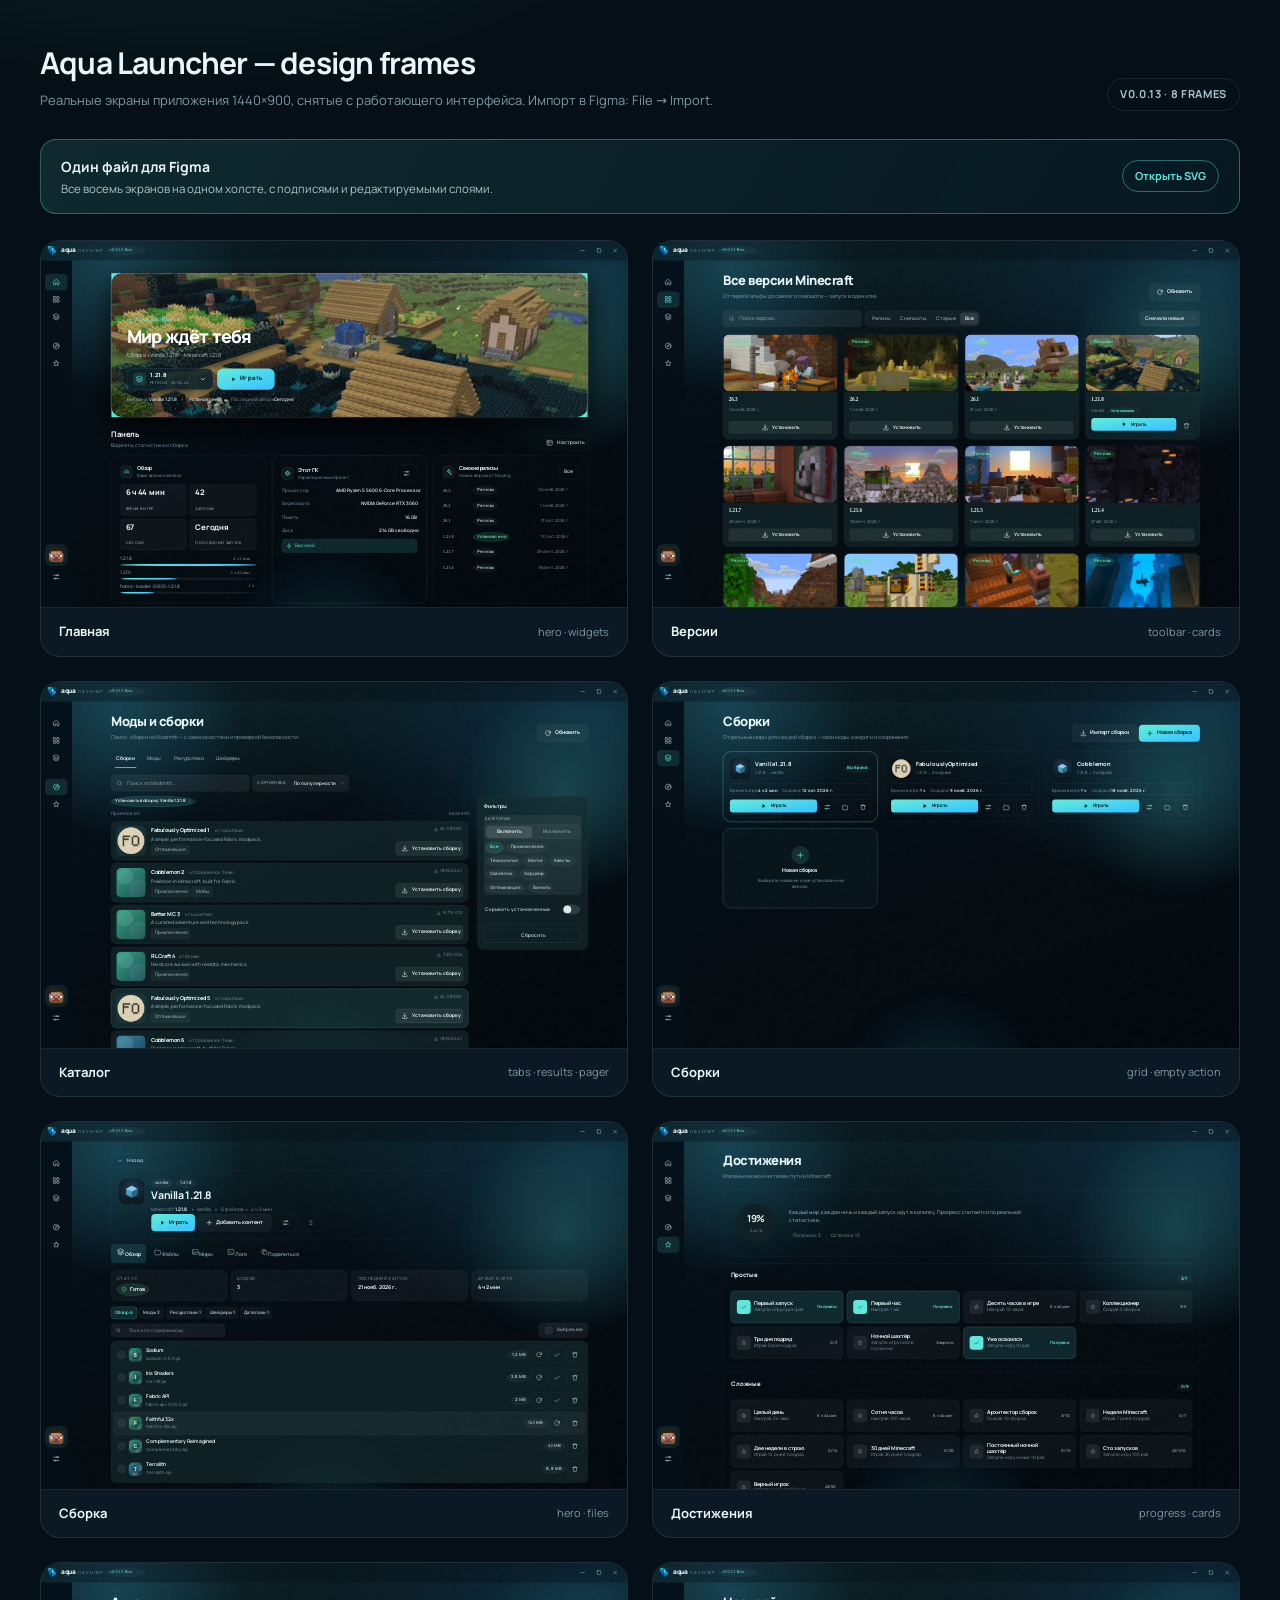
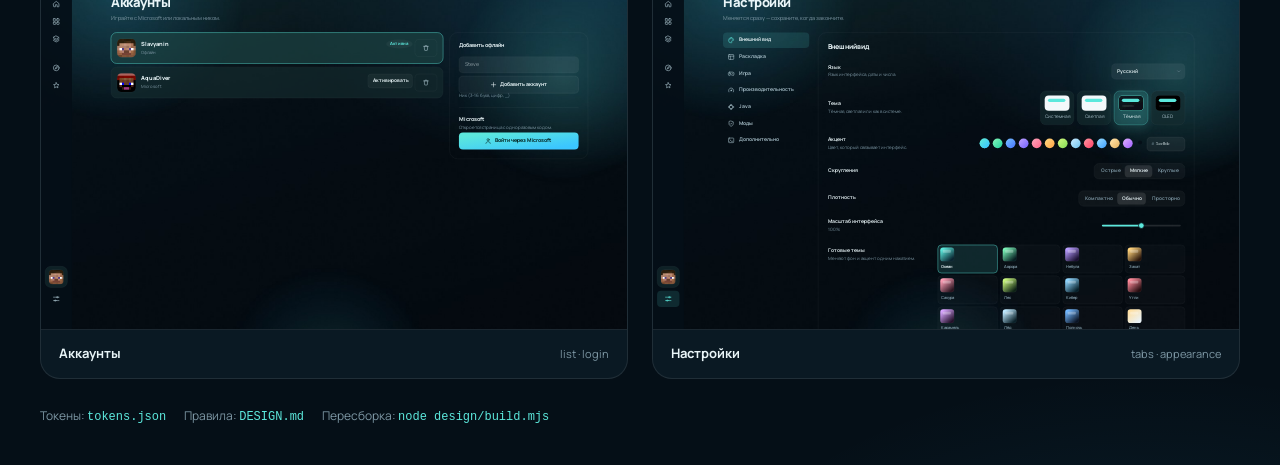
==== design/index.html @ 1e7fb638 "v0.0.13 Beta: async mod scanning, sidebar fix, design refresh and Figma kit" ====
<!doctype html>
<html lang="ru">
<head>
<meta charset="utf-8">
<meta name="viewport" content="width=device-width, initial-scale=1">
<title>Aqua Launcher — design frames</title>
<style>
  @font-face{font-family:Manrope;font-weight:200 800;src:url("../ui/assets/fonts/manrope-cyrillic.woff2") format("woff2");unicode-range:U+0301,U+0400-045F,U+0490-0491,U+04B0-04B1,U+2116}
  @font-face{font-family:Manrope;font-weight:200 800;src:url("../ui/assets/fonts/manrope-latin.woff2") format("woff2")}
  :root{color-scheme:dark;--bg:#050f17;--panel:#0a1923;--line:rgba(255,255,255,.09);--text:#e9f5f8;--dim:#aac2cc;--muted:#7d97a4;--accent:#5ce8dc}
  *{box-sizing:border-box}
  body{margin:0;background:radial-gradient(900px 500px at 15% -10%,rgba(92,232,220,.13),transparent 60%),radial-gradient(800px 500px at 90% 110%,rgba(59,198,255,.10),transparent 60%),var(--bg);color:var(--text);font:14px/1.5 Manrope,Inter,system-ui,sans-serif;padding:40px}
  header{display:flex;align-items:flex-end;justify-content:space-between;gap:24px;max-width:1440px;margin:0 auto 28px}
  h1{margin:0;font-size:30px;letter-spacing:-.8px}
  header p{margin:6px 0 0;color:var(--muted);font-size:13px}
  .badge{border:1px solid var(--line);border-radius:999px;padding:7px 12px;color:var(--dim);font-size:11px;font-weight:700;letter-spacing:.06em;text-transform:uppercase}
  .master{display:flex;align-items:center;justify-content:space-between;gap:18px;max-width:1440px;margin:0 auto 26px;padding:16px 20px;border:1px solid rgba(92,232,220,.35);border-radius:16px;background:linear-gradient(120deg,rgba(92,232,220,.12),rgba(59,198,255,.05));color:inherit;text-decoration:none;transition:border-color .18s,background .18s}
  .master:hover,.master:focus-visible{border-color:rgba(92,232,220,.75);background:linear-gradient(120deg,rgba(92,232,220,.18),rgba(59,198,255,.08))}
  .master b{display:block;font-size:14px}
  .master small{display:block;margin-top:3px;color:var(--dim);font-size:11.5px}
  .master span{flex:none;border:1px solid rgba(92,232,220,.4);border-radius:999px;padding:7px 12px;color:var(--accent);font-size:11px;font-weight:700}
  .grid{display:grid;grid-template-columns:repeat(auto-fit,minmax(420px,1fr));gap:24px;max-width:1440px;margin:0 auto}
  a.card{display:block;border:1px solid var(--line);border-radius:20px;background:var(--panel);overflow:hidden;color:inherit;text-decoration:none;transition:border-color .18s,transform .18s}
  a.card:hover,a.card:focus-visible{border-color:rgba(92,232,220,.5);transform:translateY(-2px)}
  a.card img{display:block;width:100%;height:auto;border-bottom:1px solid var(--line);background:#04121b}
  .meta{display:flex;align-items:center;justify-content:space-between;gap:12px;padding:14px 18px}
  .meta b{font-size:13px}
  .meta span{font-size:11px;color:var(--muted)}
  footer{max-width:1440px;margin:28px auto 0;color:var(--muted);font-size:12px;display:flex;gap:18px;flex-wrap:wrap}
  footer code{color:var(--accent)}
</style>
</head>
<body>
<header>
  <div>
    <h1>Aqua Launcher — design frames</h1>
    <p>Реальные экраны приложения 1440×900, снятые с работающего интерфейса. Импорт в Figma: File → Import.</p>
  </div>
  <span class="badge">v0.0.13 · 8 frames</span>
</header>
<a class="master" href="Aqua-Launcher.fig.svg">
  <div>
    <b>Один файл для Figma</b>
    <small>Все восемь экранов на одном холсте, с подписями и редактируемыми слоями.</small>
  </div>
  <span>Открыть SVG</span>
</a>
<main class="grid">
  <a class="card" href="screens/home.svg"><img src="screens/home.svg" alt="Главная"><div class="meta"><b>Главная</b><span>hero · widgets</span></div></a>
  <a class="card" href="screens/library.svg"><img src="screens/library.svg" alt="Версии"><div class="meta"><b>Версии</b><span>toolbar · cards</span></div></a>
  <a class="card" href="screens/discover.svg"><img src="screens/discover.svg" alt="Каталог"><div class="meta"><b>Каталог</b><span>tabs · results · pager</span></div></a>
  <a class="card" href="screens/instances.svg"><img src="screens/instances.svg" alt="Сборки"><div class="meta"><b>Сборки</b><span>grid · empty action</span></div></a>
  <a class="card" href="screens/pack.svg"><img src="screens/pack.svg" alt="Сборка"><div class="meta"><b>Сборка</b><span>hero · files</span></div></a>
  <a class="card" href="screens/achievements.svg"><img src="screens/achievements.svg" alt="Достижения"><div class="meta"><b>Достижения</b><span>progress · cards</span></div></a>
  <a class="card" href="screens/accounts.svg"><img src="screens/accounts.svg" alt="Аккаунты"><div class="meta"><b>Аккаунты</b><span>list · login</span></div></a>
  <a class="card" href="screens/settings.svg"><img src="screens/settings.svg" alt="Настройки"><div class="meta"><b>Настройки</b><span>tabs · appearance</span></div></a>
</main>
<footer>
  <span>Токены: <code>tokens.json</code></span>
  <span>Правила: <code>DESIGN.md</code></span>
  <span>Пересборка: <code>node design/build.mjs</code></span>
</footer>
</body>
</html>
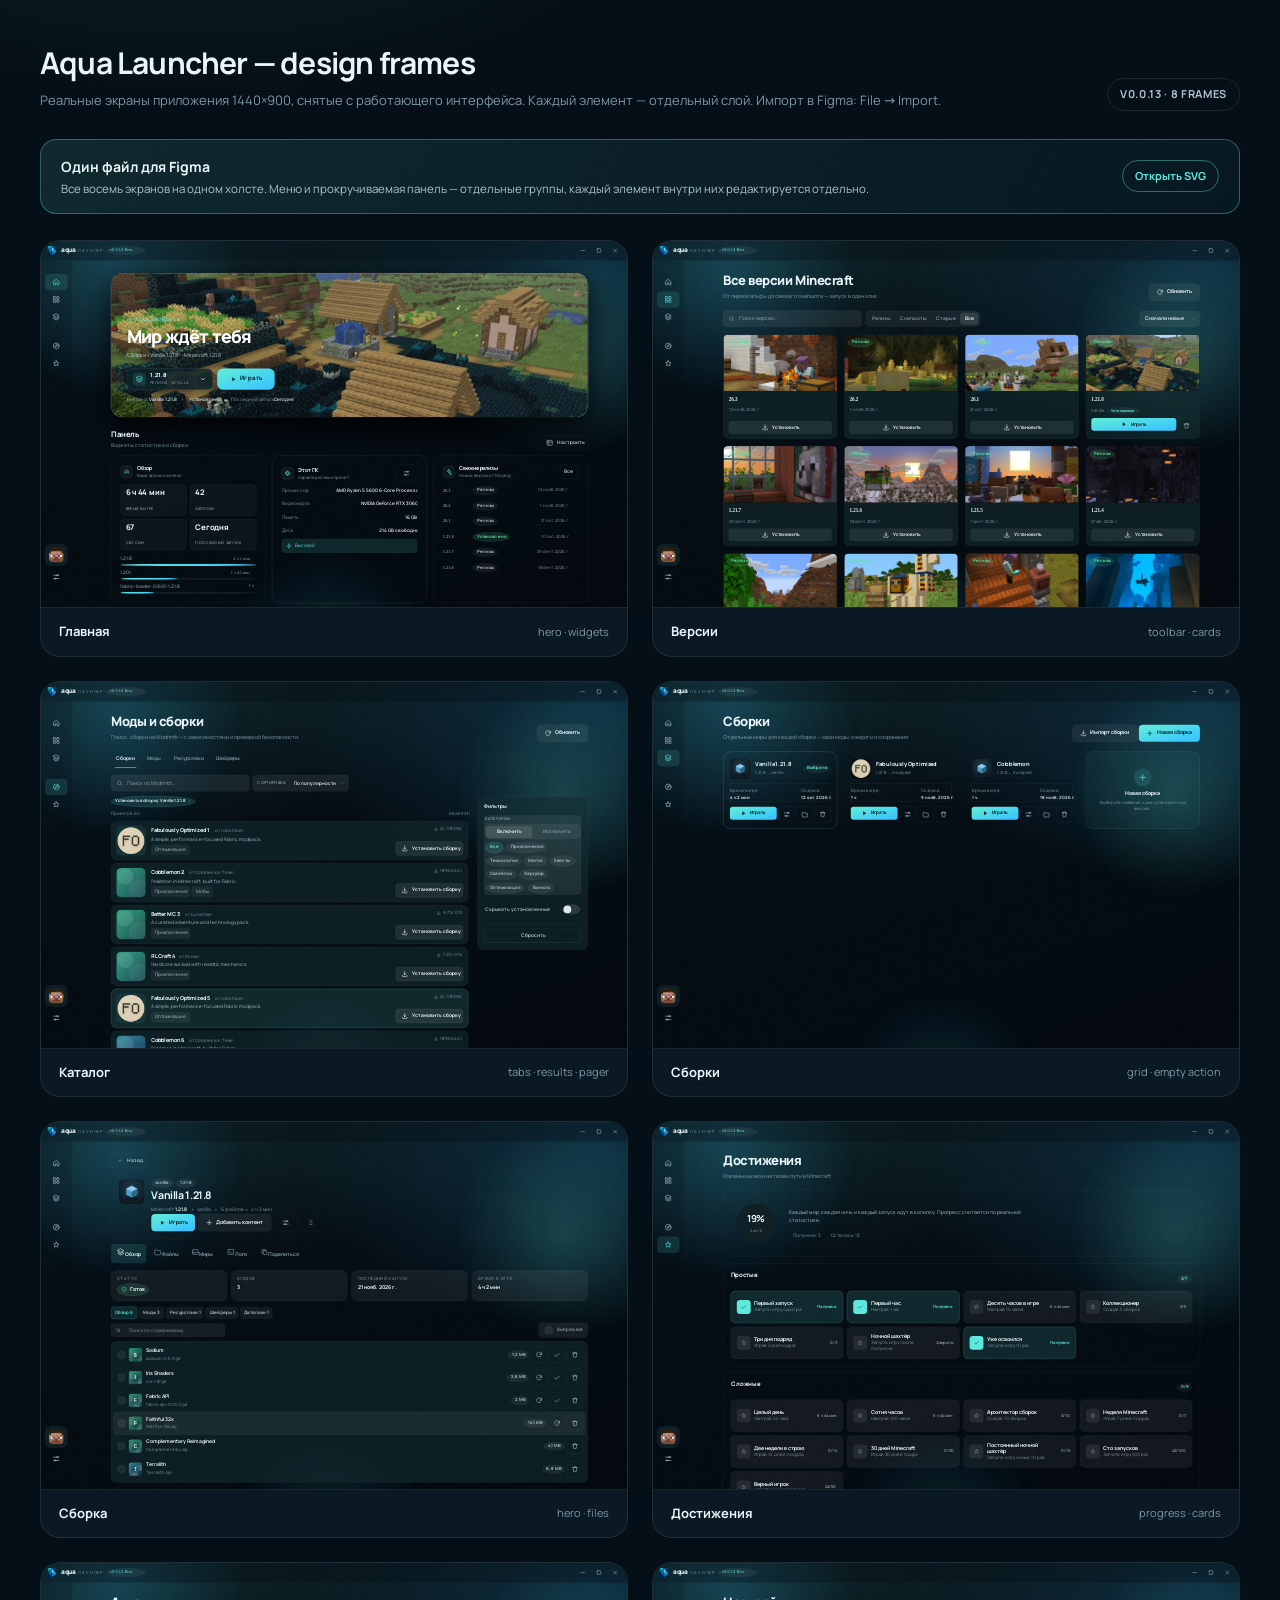
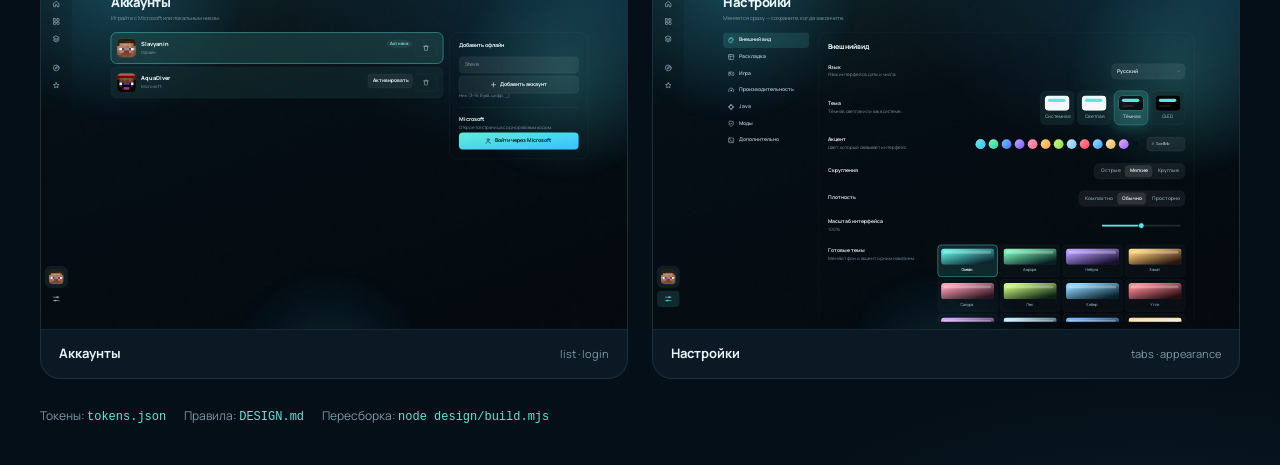
==== commit 86d2ba1c: "v0.0.14 Beta: tz bug fixes, working appearance controls, layered Figma export" ====
--- a/design/index.html
+++ b/design/index.html
@@ -34,14 +34,14 @@
 <header>
   <div>
     <h1>Aqua Launcher — design frames</h1>
-    <p>Реальные экраны приложения 1440×900, снятые с работающего интерфейса. Импорт в Figma: File → Import.</p>
+    <p>Реальные экраны приложения 1440×900, снятые с работающего интерфейса. Каждый элемент — отдельный слой. Импорт в Figma: File → Import.</p>
   </div>
   <span class="badge">v0.0.13 · 8 frames</span>
 </header>
 <a class="master" href="Aqua-Launcher.fig.svg">
   <div>
     <b>Один файл для Figma</b>
-    <small>Все восемь экранов на одном холсте, с подписями и редактируемыми слоями.</small>
+    <small>Все восемь экранов на одном холсте. Меню и прокручиваемая панель — отдельные группы, каждый элемент внутри них редактируется отдельно.</small>
   </div>
   <span>Открыть SVG</span>
 </a>
